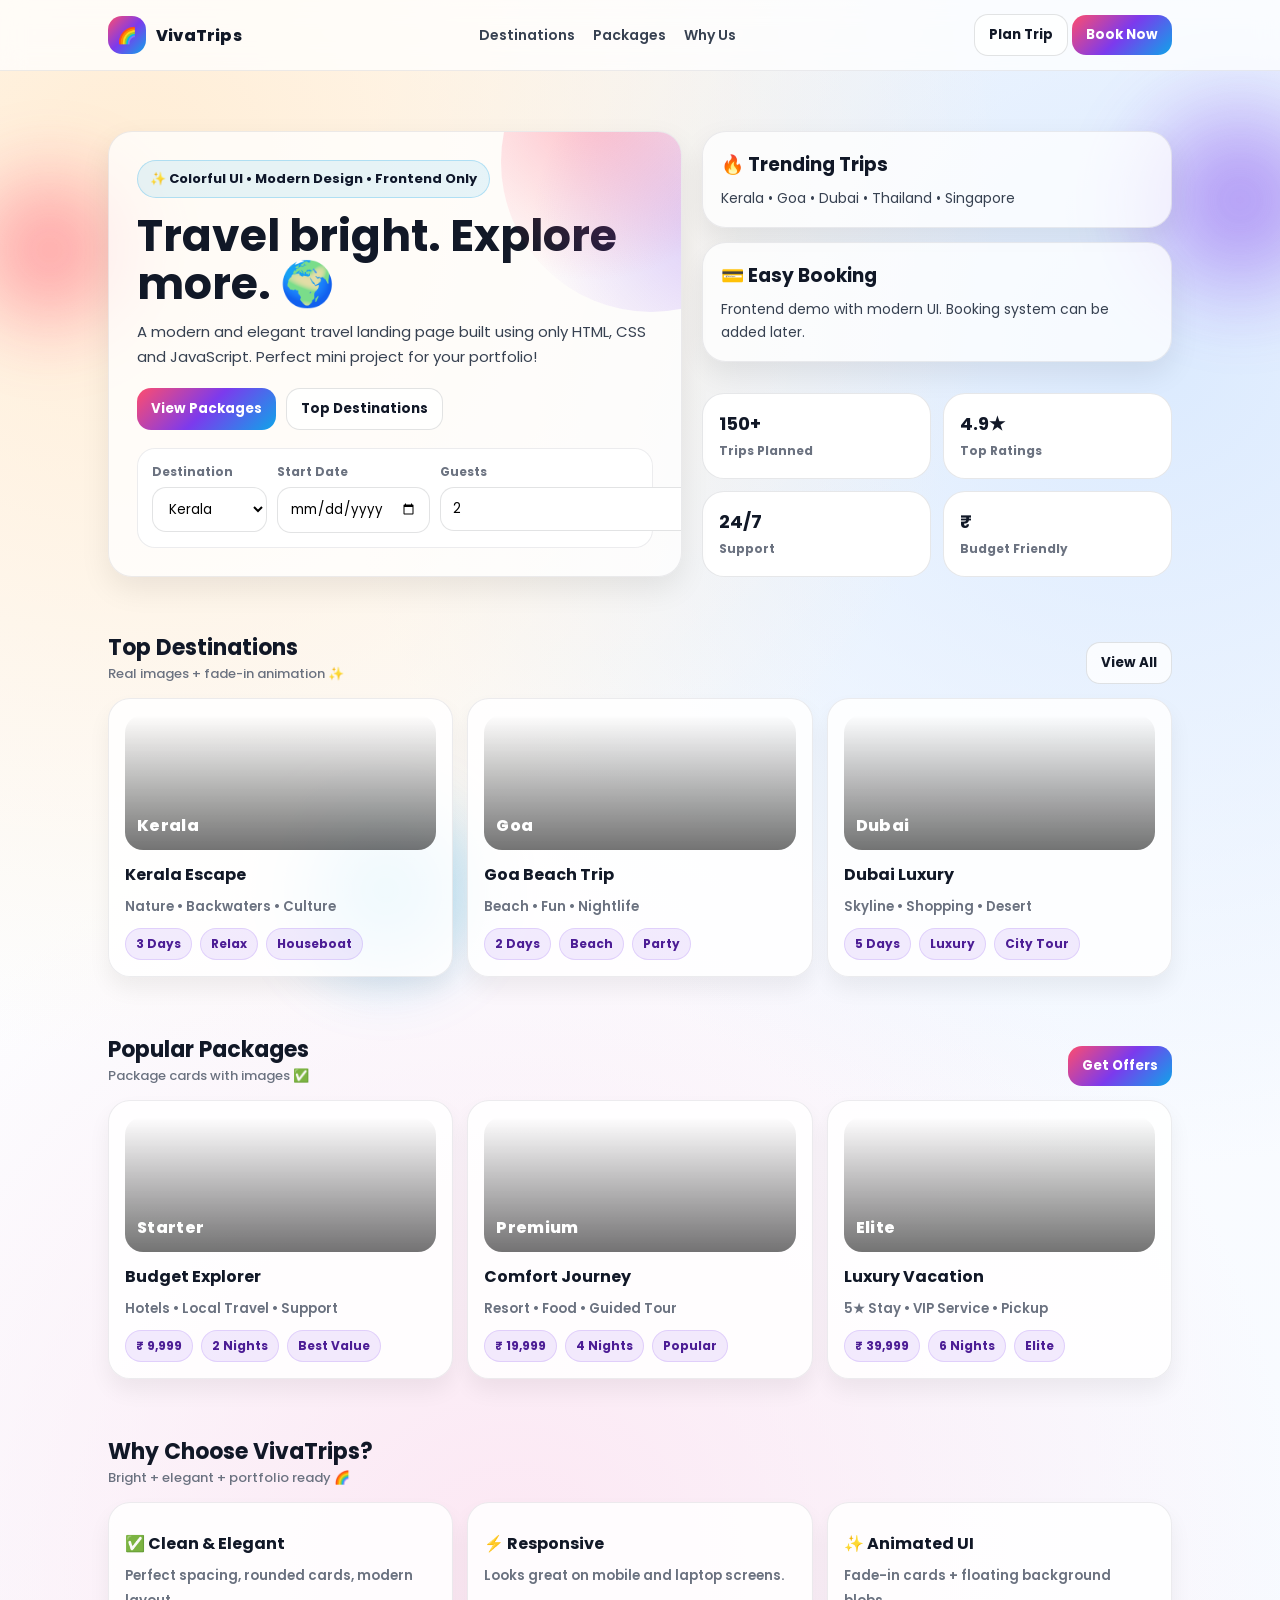
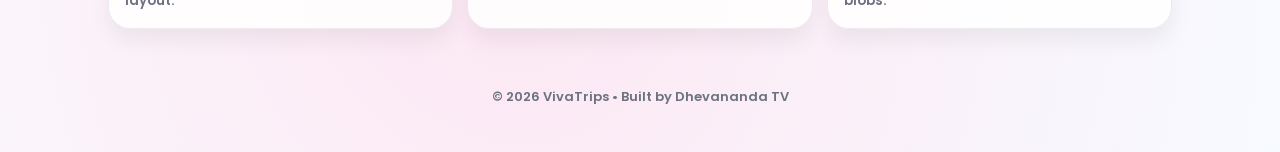
==== index.html @ c59ff0e8 "Add files via upload" ====
<!DOCTYPE html>
<html lang="en">
<head>
  <meta charset="UTF-8" />
  <meta name="viewport" content="width=device-width, initial-scale=1.0" />
  <title>VivaTrips | Colorful Travel Website</title>

  <link rel="preconnect" href="https://fonts.googleapis.com">
  <link rel="preconnect" href="https://fonts.gstatic.com" crossorigin>
  <link href="https://fonts.googleapis.com/css2?family=Poppins:wght@300;400;500;600;700&display=swap" rel="stylesheet">

  <style>
    *{ box-sizing: border-box; }
    html{ scroll-behavior: smooth; }

    body{
      margin:0;
      font-family: "Poppins", sans-serif;
      color:#111827;
      background: radial-gradient(circle at 10% 10%, #ffedd5, transparent 45%),
                  radial-gradient(circle at 90% 20%, #dbeafe, transparent 45%),
                  radial-gradient(circle at 40% 90%, #fce7f3, transparent 45%),
                  linear-gradient(135deg, #ffffff, #f7faff);
      min-height:100vh;
      overflow-x:hidden;
    }

    /* Floating animated blobs */
    .blob{
      position: fixed;
      z-index: -1;
      filter: blur(30px);
      opacity: 0.55;
      border-radius: 50%;
      animation: floaty 8s ease-in-out infinite;
    }
    .blob.one{
      width: 260px; height: 260px;
      left: -80px; top: 120px;
      background: radial-gradient(circle, #ff4d6d, transparent 60%);
      animation-duration: 10s;
    }
    .blob.two{
      width: 320px; height: 320px;
      right: -120px; top: 40px;
      background: radial-gradient(circle, #7c3aed, transparent 60%);
      animation-duration: 12s;
    }
    .blob.three{
      width: 260px; height: 260px;
      left: 20%; bottom: -120px;
      background: radial-gradient(circle, #0ea5e9, transparent 60%);
      animation-duration: 11s;
    }

    @keyframes floaty{
      0%{ transform: translateY(0px) translateX(0px) scale(1); }
      50%{ transform: translateY(-22px) translateX(18px) scale(1.05); }
      100%{ transform: translateY(0px) translateX(0px) scale(1); }
    }

    /* Navbar */
    .nav{
      position: sticky;
      top:0;
      z-index:50;
      background: rgba(255,255,255,0.75);
      backdrop-filter: blur(12px);
      border-bottom: 1px solid rgba(17,24,39,0.08);
    }

    .nav-inner{
      max-width:1100px;
      margin:0 auto;
      padding:14px 18px;
      display:flex;
      align-items:center;
      justify-content:space-between;
      gap:14px;
    }

    .brand{
      display:flex;
      align-items:center;
      gap:10px;
      text-decoration:none;
      color:#111827;
      font-weight:800;
      letter-spacing:0.2px;
    }

    .logo{
      width:38px;
      height:38px;
      border-radius:14px;
      display:grid;
      place-items:center;
      font-weight:900;
      color:white;
      background: linear-gradient(135deg, #ff4d6d, #7c3aed, #0ea5e9);
    }

    .nav-links{
      display:flex;
      align-items:center;
      gap:18px;
    }
    .nav-links a{
      text-decoration:none;
      color:#374151;
      font-weight:600;
      font-size:14px;
    }
    .nav-links a:hover{ color:#111827; }

    .btn{
      border:none;
      cursor:pointer;
      font-weight:700;
      padding:10px 14px;
      border-radius:14px;
      font-family: inherit;
      transition: transform 0.2s ease, box-shadow 0.2s ease;
    }
    .btn:hover{
      transform: translateY(-2px);
      box-shadow: 0px 10px 18px rgba(0,0,0,0.10);
    }

    .btn-primary{
      color:white;
      background: linear-gradient(135deg, #ff4d6d, #7c3aed, #0ea5e9);
    }

    .btn-soft{
      color:#111827;
      background: rgba(255,255,255,0.8);
      border:1px solid rgba(17,24,39,0.12);
    }

    /* Hero */
    .hero{
      max-width:1100px;
      margin:0 auto;
      padding: 60px 18px 26px;
      display:grid;
      grid-template-columns: 1.1fr 0.9fr;
      gap:20px;
      align-items:stretch;
    }

    .hero-left{
      padding:28px;
      border-radius:24px;
      background: rgba(255,255,255,0.75);
      border: 1px solid rgba(17,24,39,0.08);
      box-shadow: 0px 12px 30px rgba(0,0,0,0.08);
      position:relative;
      overflow:hidden;
      animation: popIn 0.8s ease;
    }

    .hero-left::before{
      content:"";
      position:absolute;
      width:300px;
      height:300px;
      right:-120px;
      top:-120px;
      border-radius:50%;
      background: radial-gradient(circle at 30% 30%, rgba(255,77,109,0.35), transparent 60%),
                  radial-gradient(circle at 70% 70%, rgba(124,58,237,0.25), transparent 60%);
    }

    @keyframes popIn{
      from{ opacity:0; transform: translateY(15px); }
      to{ opacity:1; transform: translateY(0px); }
    }

    .tag{
      display:inline-flex;
      align-items:center;
      gap:8px;
      padding:8px 12px;
      border-radius:999px;
      background: rgba(14,165,233,0.10);
      border:1px solid rgba(14,165,233,0.25);
      font-size:13px;
      font-weight:700;
      color:#0f172a;
      width:fit-content;
    }

    .hero h1{
      margin: 14px 0 10px;
      font-size:44px;
      line-height:1.1;
    }

    .hero p{
      margin:0;
      color:#374151;
      line-height:1.7;
      font-size:15px;
      max-width:60ch;
    }

    .hero-actions{
      display:flex;
      flex-wrap:wrap;
      gap:10px;
      margin-top:18px;
    }

    /* Search box */
   .search{
  margin-top:18px;
  padding:14px;
  border-radius:18px;
  background: rgba(255,255,255,0.9);
  border: 1px solid rgba(17,24,39,0.08);
  display:grid;
  grid-template-columns: 1fr 1fr 1fr 130px;
  gap:10px;
}

.search button{
  width:100%;
}


    .field{
      display:flex;
      flex-direction:column;
      gap:6px;
    }
    .field label{
      font-size:12px;
      font-weight:700;
      color:#6b7280;
    }
    .field input, .field select{
      padding:11px 12px;
      border-radius:14px;
      border:1px solid rgba(17,24,39,0.12);
      outline:none;
      font-family: inherit;
      background: white;
    }

    .hero-right{
      display:flex;
      flex-direction:column;
      gap:14px;
    }

    .info-card{
      padding:18px;
      border-radius:24px;
      background: rgba(255,255,255,0.75);
      border: 1px solid rgba(17,24,39,0.08);
      box-shadow: 0px 12px 30px rgba(0,0,0,0.08);
      animation: popIn 0.9s ease;
    }

    .info-card h3{
      margin:0 0 8px;
    }
    .info-card p{
      margin:0;
      color:#374151;
      font-size:14px;
      line-height:1.6;
    }

    .stats{
      display:grid;
      grid-template-columns: 1fr 1fr;
      gap:12px;
      margin-top:auto;
    }

    .stat{
      padding:16px;
      border-radius:22px;
      background: white;
      border: 1px solid rgba(17,24,39,0.10);
      transition: transform 0.2s ease;
    }
    .stat:hover{ transform: translateY(-2px); }
    .stat strong{
      display:block;
      font-size:18px;
    }
    .stat span{
      font-size:12px;
      color:#6b7280;
      font-weight:700;
    }

    /* Sections */
    .section{
      max-width:1100px;
      margin:0 auto;
      padding: 28px 18px;
    }

    .section-head{
      display:flex;
      align-items:flex-end;
      justify-content:space-between;
      gap:14px;
      margin-bottom: 14px;
    }

    .section-head h2{
      margin:0;
      font-size:22px;
    }
    .section-head p{
      margin:0;
      color:#6b7280;
      font-weight:500;
      font-size:13px;
    }

    .grid{
      display:grid;
      grid-template-columns: repeat(3, 1fr);
      gap:14px;
    }

    .card{
      padding:16px;
      border-radius:22px;
      background: rgba(255,255,255,0.85);
      border:1px solid rgba(17,24,39,0.08);
      box-shadow: 0px 12px 22px rgba(0,0,0,0.06);
      transition: transform 0.2s ease, opacity 0.5s ease;
      cursor:pointer;
      overflow:hidden;
      position:relative;

      opacity: 0;
      transform: translateY(15px);
    }
    .card.show{
      opacity: 1;
      transform: translateY(0px);
    }

    .thumb{
      height:135px;
      border-radius:18px;
      overflow:hidden;
      position:relative;
      display:flex;
      align-items:flex-end;
      padding:12px;
      font-weight:800;
      color:white;
      letter-spacing:0.3px;
      background-size: cover;
      background-position: center;
    }

    .thumb::after{
      content:"";
      position:absolute;
      inset:0;
      background: linear-gradient(to top, rgba(0,0,0,0.55), rgba(0,0,0,0.0));
    }
    .thumb span{
      position:relative;
      z-index:2;
    }

    .card h3{
      margin:12px 0 6px;
      font-size:16px;
    }
    .card small{
      color:#6b7280;
      font-weight:600;
    }

    .pills{
      margin-top:10px;
      display:flex;
      gap:8px;
      flex-wrap:wrap;
    }
    .pill{
      padding:6px 10px;
      border-radius:999px;
      font-size:12px;
      font-weight:700;
      background: rgba(124,58,237,0.10);
      border:1px solid rgba(124,58,237,0.15);
      color:#4c1d95;
    }

    /* Footer */
    .footer{
      text-align:center;
      padding: 30px 18px 45px;
      color:#6b7280;
      font-weight:600;
      font-size:13px;
    }

    /* Responsive */
    @media (max-width: 900px){
      .hero{ grid-template-columns:1fr; }
      .grid{ grid-template-columns:1fr; }
      .search{ grid-template-columns:1fr; }
      .nav-links{ display:none; }
    }
  </style>
</head>

<body>

  <!-- Animated background blobs -->
  <div class="blob one"></div>
  <div class="blob two"></div>
  <div class="blob three"></div>

  <!-- Navbar -->
  <div class="nav">
    <div class="nav-inner">
      <a class="brand" href="#">
        <div class="logo">🌈</div>
        VivaTrips
      </a>

      <div class="nav-links">
        <a href="#destinations">Destinations</a>
        <a href="#packages">Packages</a>
        <a href="#why">Why Us</a>
      </div>

      <div>
        <button class="btn btn-soft" onclick="scrollToSection('search')">Plan Trip</button>
        <button class="btn btn-primary" onclick="bookNow()">Book Now</button>
      </div>
    </div>
  </div>

  <!-- Hero -->
  <div class="hero">
    <div class="hero-left" id="search">
      <div class="tag">✨ Colorful UI • Modern Design • Frontend Only</div>
      <h1>Travel bright. Explore more. 🌍</h1>
      <p>
        A modern and elegant travel landing page built using only HTML, CSS and JavaScript.
        Perfect mini project for your portfolio!
      </p>

      <div class="hero-actions">
        <button class="btn btn-primary" onclick="scrollToSection('packages')">View Packages</button>
        <button class="btn btn-soft" onclick="scrollToSection('destinations')">Top Destinations</button>
      </div>

      <div class="search">
        <div class="field">
          <label>Destination</label>
          <select id="destination">
            <option>Kerala</option>
            <option>Goa</option>
            <option>Dubai</option>
            <option>Singapore</option>
            <option>Thailand</option>
          </select>
        </div>

        <div class="field">
          <label>Start Date</label>
          <input type="date" id="startDate" />
        </div>

        <div class="field">
          <label>Guests</label>
          <input type="number" id="guests" min="1" value="2" />
        </div>

        <button class="btn btn-primary" onclick="searchTrips()">Search</button>
      </div>
    </div>

    <div class="hero-right">
      <div class="info-card">
        <h3>🔥 Trending Trips</h3>
        <p>Kerala • Goa • Dubai • Thailand • Singapore</p>
      </div>

      <div class="info-card">
        <h3>💳 Easy Booking</h3>
        <p>Frontend demo with modern UI. Booking system can be added later.</p>
      </div>

      <div class="stats">
        <div class="stat">
          <strong>150+</strong>
          <span>Trips Planned</span>
        </div>
        <div class="stat">
          <strong>4.9★</strong>
          <span>Top Ratings</span>
        </div>
        <div class="stat">
          <strong>24/7</strong>
          <span>Support</span>
        </div>
        <div class="stat">
          <strong>₹</strong>
          <span>Budget Friendly</span>
        </div>
      </div>
    </div>
  </div>

  <!-- Destinations -->
  <div class="section" id="destinations">
    <div class="section-head">
      <div>
        <h2>Top Destinations</h2>
        <p>Real images + fade-in animation ✨</p>
      </div>
      <button class="btn btn-soft" onclick="bookNow()">View All</button>
    </div>

    <div class="grid">
      <div class="card" onclick="pickDestination('Kerala')">
        <div class="thumb" style="background-image:url('images/kerala.jpg');">
  <span>Kerala</span>
</div>
        <h3>Kerala Escape</h3>
        <small>Nature • Backwaters • Culture</small>
        <div class="pills">
          <span class="pill">3 Days</span>
          <span class="pill">Relax</span>
          <span class="pill">Houseboat</span>
        </div>
      </div>

      <div class="card" onclick="pickDestination('Goa')">
       <div class="thumb" style="background-image:url('images/goa.jpg');">
  <span>Goa</span>
</div>

        <h3>Goa Beach Trip</h3>
        <small>Beach • Fun • Nightlife</small>
        <div class="pills">
          <span class="pill">2 Days</span>
          <span class="pill">Beach</span>
          <span class="pill">Party</span>
        </div>
      </div>

      <div class="card" onclick="pickDestination('Dubai')">
        <div class="thumb" style="background-image:url('images/dubai.jpg');">
  <span>Dubai</span>
</div>
        <h3>Dubai Luxury</h3>
        <small>Skyline • Shopping • Desert</small>
        <div class="pills">
          <span class="pill">5 Days</span>
          <span class="pill">Luxury</span>
          <span class="pill">City Tour</span>
        </div>
      </div>
    </div>
  </div>

  <!-- Packages -->
  <div class="section" id="packages">
    <div class="section-head">
      <div>
        <h2>Popular Packages</h2>
        <p>Package cards with images ✅</p>
      </div>
      <button class="btn btn-primary" onclick="bookNow()">Get Offers</button>
    </div>

    <div class="grid">
      <div class="card">
       <div class="thumb" style="background-image:url('images/starter.jpg');">
  <span>Starter</span>
</div>
        <h3>Budget Explorer</h3>
        <small>Hotels • Local Travel • Support</small>
        <div class="pills">
          <span class="pill">₹ 9,999</span>
          <span class="pill">2 Nights</span>
          <span class="pill">Best Value</span>
        </div>
      </div>

      <div class="card">
        <div class="thumb" style="background-image:url('images/premium.jpg');">
  <span>Premium</span>
</div>
        <h3>Comfort Journey</h3>
        <small>Resort • Food • Guided Tour</small>
        <div class="pills">
          <span class="pill">₹ 19,999</span>
          <span class="pill">4 Nights</span>
          <span class="pill">Popular</span>
        </div>
      </div>

      <div class="card">
       <div class="thumb" style="background-image:url('images/elite.jpg');">
  <span>Elite</span>
</div>

        <h3>Luxury Vacation</h3>
        <small>5★ Stay • VIP Service • Pickup</small>
        <div class="pills">
          <span class="pill">₹ 39,999</span>
          <span class="pill">6 Nights</span>
          <span class="pill">Elite</span>
        </div>
      </div>
    </div>
  </div>

  <!-- Why Us -->
  <div class="section" id="why">
    <div class="section-head">
      <div>
        <h2>Why Choose VivaTrips?</h2>
        <p>Bright + elegant + portfolio ready 🌈</p>
      </div>
    </div>

    <div class="grid">
      <div class="card">
        <h3>✅ Clean & Elegant</h3>
        <small>Perfect spacing, rounded cards, modern layout.</small>
      </div>
      <div class="card">
        <h3>⚡ Responsive</h3>
        <small>Looks great on mobile and laptop screens.</small>
      </div>
      <div class="card">
        <h3>✨ Animated UI</h3>
        <small>Fade-in cards + floating background blobs.</small>
      </div>
    </div>
  </div>

  <div class="footer">
    © 2026 VivaTrips • Built by Dhevananda TV
  </div>

  <script>
    function scrollToSection(id){
      document.getElementById(id).scrollIntoView({behavior:"smooth"});
    }

    function bookNow(){
      alert("✅ Frontend demo only. Booking system can be added later!");
    }

    function pickDestination(place){
      document.getElementById("destination").value = place;
      scrollToSection("search");
    }

    function searchTrips(){
      const dest = document.getElementById("destination").value;
      const start = document.getElementById("startDate").value || "Not selected";
      const guests = document.getElementById("guests").value;

      alert(
        "🔎 Searching trips...\n\n" +
        "Destination: " + dest + "\n" +
        "Start Date: " + start + "\n" +
        "Guests: " + guests + "\n\n" +
        "✅ This is a frontend-only demo!"
      );
    }

    // Fade-in animation for cards on scroll
    const cards = document.querySelectorAll(".card");

    const observer = new IntersectionObserver((entries) => {
      entries.forEach(entry => {
        if(entry.isIntersecting){
          entry.target.classList.add("show");
        }
      });
    }, { threshold: 0.15 });

    cards.forEach(card => observer.observe(card));
  </script>

</body>
</html>
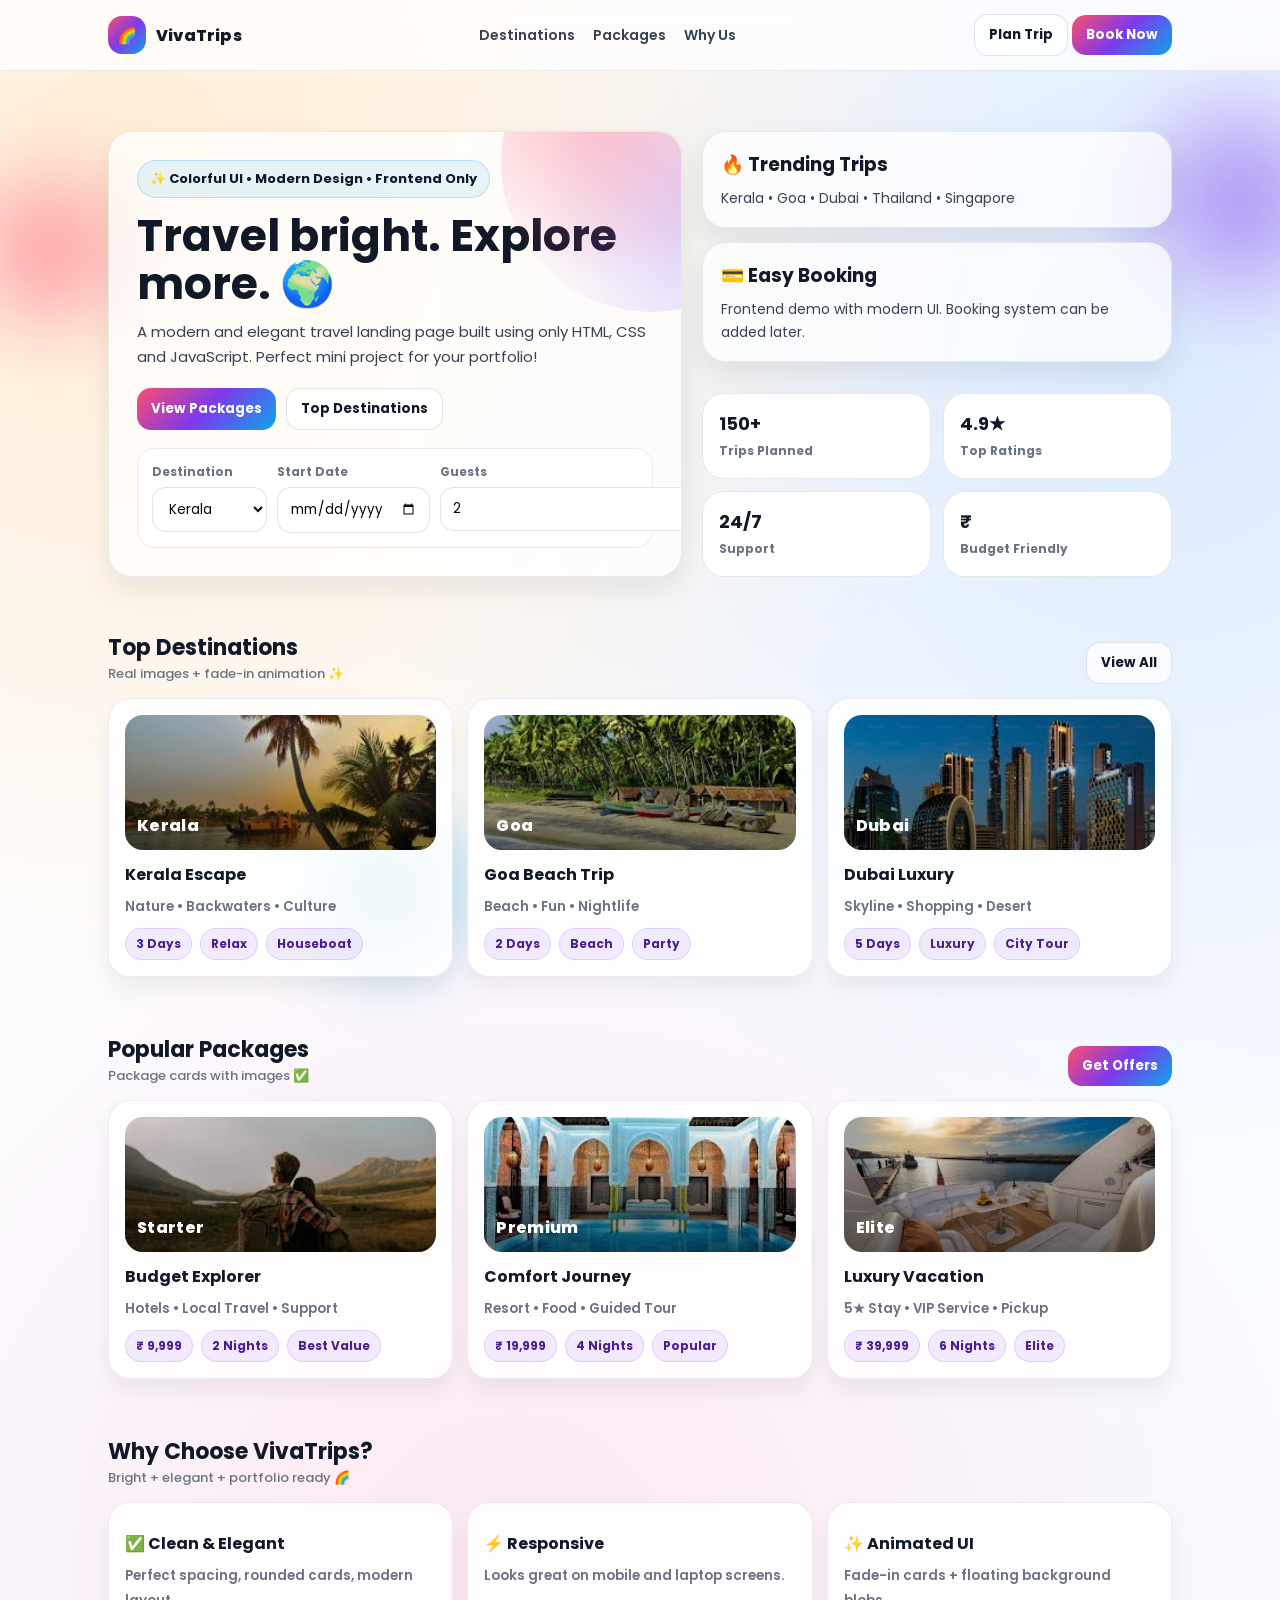
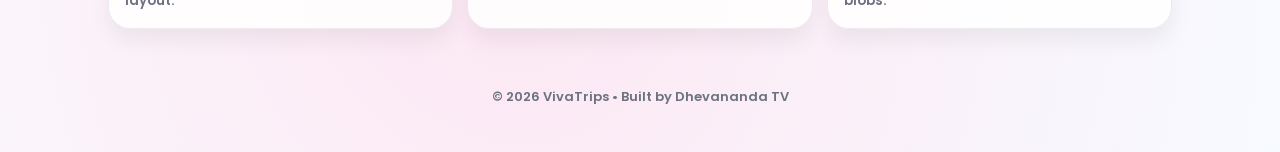
==== commit 0e8319af: "Update index.html" ====
--- a/index.html
+++ b/index.html
@@ -350,19 +350,23 @@
     }
 
     .thumb{
-      height:135px;
-      border-radius:18px;
-      overflow:hidden;
-      position:relative;
-      display:flex;
-      align-items:flex-end;
-      padding:12px;
-      font-weight:800;
-      color:white;
-      letter-spacing:0.3px;
-      background-size: cover;
-      background-position: center;
-    }
+  height:135px;
+  border-radius:18px;
+  overflow:hidden;
+  position:relative;
+  display:flex;
+  align-items:flex-end;
+  padding:12px;
+  font-weight:800;
+  color:white;
+  letter-spacing:0.3px;
+
+  background-size: cover;
+  background-position: center;
+  background-repeat: no-repeat;
+  background-color: #000;
+}
+
 
     .thumb::after{
       content:"";
@@ -699,3 +703,4 @@
 
 </body>
 </html>
+
